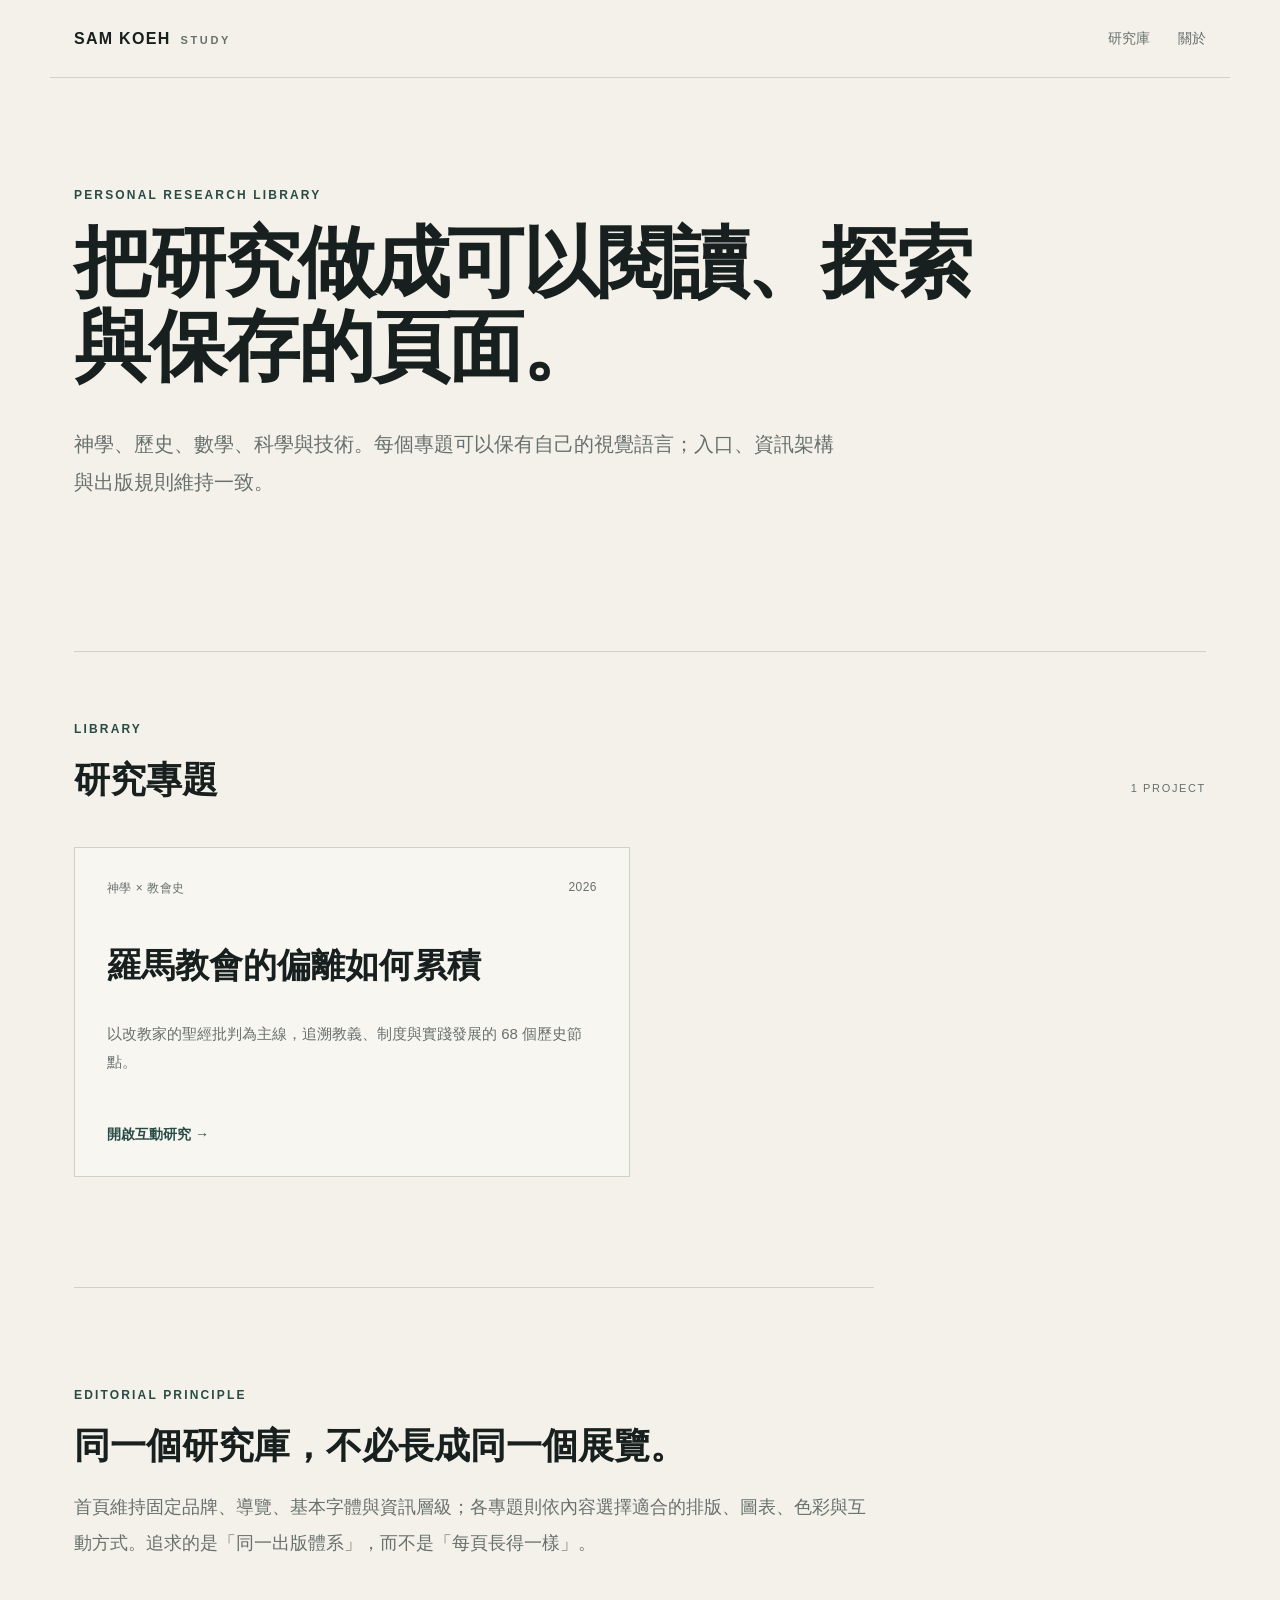
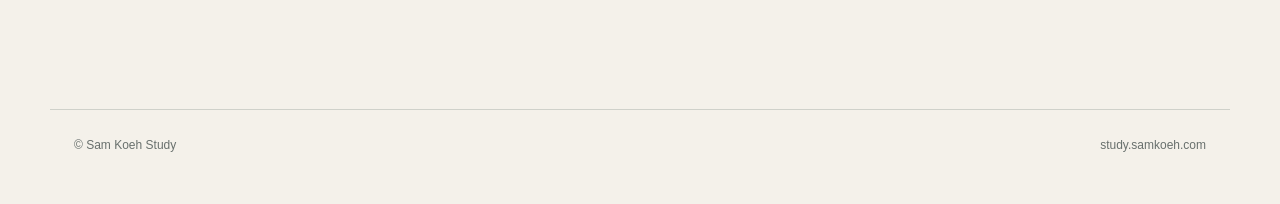
==== index.html @ 7a1312de "Launch Sam Koeh Study" ====
<!doctype html>
<html lang="zh-Hant-TW">
<head>
  <meta charset="utf-8">
  <meta name="viewport" content="width=device-width, initial-scale=1">
  <meta name="description" content="Sam Koeh Study — 神學、歷史、數學、科學與技術的個人研究出版庫。">
  <title>Sam Koeh Study</title>
  <link rel="stylesheet" href="assets/site.css">
</head>
<body>
  <header class="site-header">
    <a class="brand" href="./"><span>SAM KOEH</span><small>STUDY</small></a>
    <nav><a href="#library">研究庫</a><a href="#about">關於</a></nav>
  </header>
  <main>
    <section class="hero">
      <p class="eyebrow">PERSONAL RESEARCH LIBRARY</p>
      <h1>把研究做成可以閱讀、探索與保存的頁面。</h1>
      <p class="lead">神學、歷史、數學、科學與技術。每個專題可以保有自己的視覺語言；入口、資訊架構與出版規則維持一致。</p>
    </section>
    <section class="library" id="library">
      <div class="section-head"><div><p class="eyebrow">LIBRARY</p><h2>研究專題</h2></div><p class="count">1 PROJECT</p></div>
      <div class="grid">
        <a class="card" href="reformation/">
          <div class="card-meta"><span>神學 × 教會史</span><span>2026</span></div>
          <h3>羅馬教會的偏離如何累積</h3>
          <p>以改教家的聖經批判為主線，追溯教義、制度與實踐發展的 68 個歷史節點。</p>
          <span class="enter">開啟互動研究 →</span>
        </a>
      </div>
    </section>
    <section class="about" id="about">
      <p class="eyebrow">EDITORIAL PRINCIPLE</p>
      <h2>同一個研究庫，不必長成同一個展覽。</h2>
      <p>首頁維持固定品牌、導覽、基本字體與資訊層級；各專題則依內容選擇適合的排版、圖表、色彩與互動方式。追求的是「同一出版體系」，而不是「每頁長得一樣」。</p>
    </section>
  </main>
  <footer><span>© Sam Koeh Study</span><span>study.samkoeh.com</span></footer>
</body>
</html>
---- assets/site.css ----
:root{--paper:#f4f1ea;--ink:#18201f;--muted:#68706d;--line:#cfd1ca;--accent:#284c45;--max:1180px}*{box-sizing:border-box}html{scroll-behavior:smooth}body{margin:0;background:var(--paper);color:var(--ink);font-family:"PingFang TC","Noto Sans TC","Microsoft JhengHei",sans-serif}.site-header{height:78px;max-width:var(--max);margin:auto;padding:0 24px;display:flex;align-items:center;justify-content:space-between;border-bottom:1px solid var(--line)}.brand{color:inherit;text-decoration:none;display:flex;align-items:baseline;gap:10px;font-weight:750;letter-spacing:.08em}.brand small{font-size:11px;color:var(--muted);letter-spacing:.24em}.site-header nav{display:flex;gap:28px}.site-header nav a{color:var(--muted);text-decoration:none;font-size:14px}.site-header nav a:hover{color:var(--ink)}main{max-width:var(--max);margin:auto;padding:0 24px}.hero{padding:110px 0 130px;max-width:950px}.eyebrow{font-size:12px;letter-spacing:.18em;font-weight:700;color:var(--accent);margin:0 0 20px}.hero h1{font-family:"Songti TC","Noto Serif TC",serif;font-size:clamp(46px,6vw,82px);line-height:1.1;letter-spacing:-.03em;margin:0 0 34px;font-weight:650}.lead{max-width:760px;font-size:20px;line-height:1.9;color:var(--muted)}.library{padding:70px 0 110px;border-top:1px solid var(--line)}.section-head{display:flex;justify-content:space-between;align-items:end;margin-bottom:42px}.section-head h2,.about h2{font-family:"Songti TC","Noto Serif TC",serif;font-size:36px;margin:0}.count{font-size:11px;letter-spacing:.15em;color:var(--muted)}.grid{display:grid;grid-template-columns:repeat(2,minmax(0,1fr));gap:20px}.card{min-height:330px;padding:32px;border:1px solid var(--line);background:rgba(255,255,255,.34);color:inherit;text-decoration:none;display:flex;flex-direction:column;transition:.2s ease}.card:hover{transform:translateY(-4px);background:rgba(255,255,255,.7);border-color:#aab1ad}.card-meta{display:flex;justify-content:space-between;font-size:12px;color:var(--muted);letter-spacing:.04em}.card h3{font-family:"Songti TC","Noto Serif TC",serif;font-size:34px;line-height:1.35;margin:46px 0 16px}.card p{font-size:15px;line-height:1.9;color:var(--muted);max-width:520px}.enter{margin-top:auto;font-size:14px;color:var(--accent);font-weight:700}.about{padding:100px 0 130px;border-top:1px solid var(--line);max-width:800px}.about p:last-child{font-size:18px;line-height:2;color:var(--muted)}footer{max-width:var(--max);margin:auto;padding:28px 24px 52px;border-top:1px solid var(--line);display:flex;justify-content:space-between;color:var(--muted);font-size:12px}@media(max-width:720px){.site-header{height:66px}.site-header nav{gap:16px}.hero{padding:72px 0 88px}.lead{font-size:17px}.grid{grid-template-columns:1fr}.card{min-height:290px}.section-head{align-items:flex-start}.about{padding:76px 0 96px}}
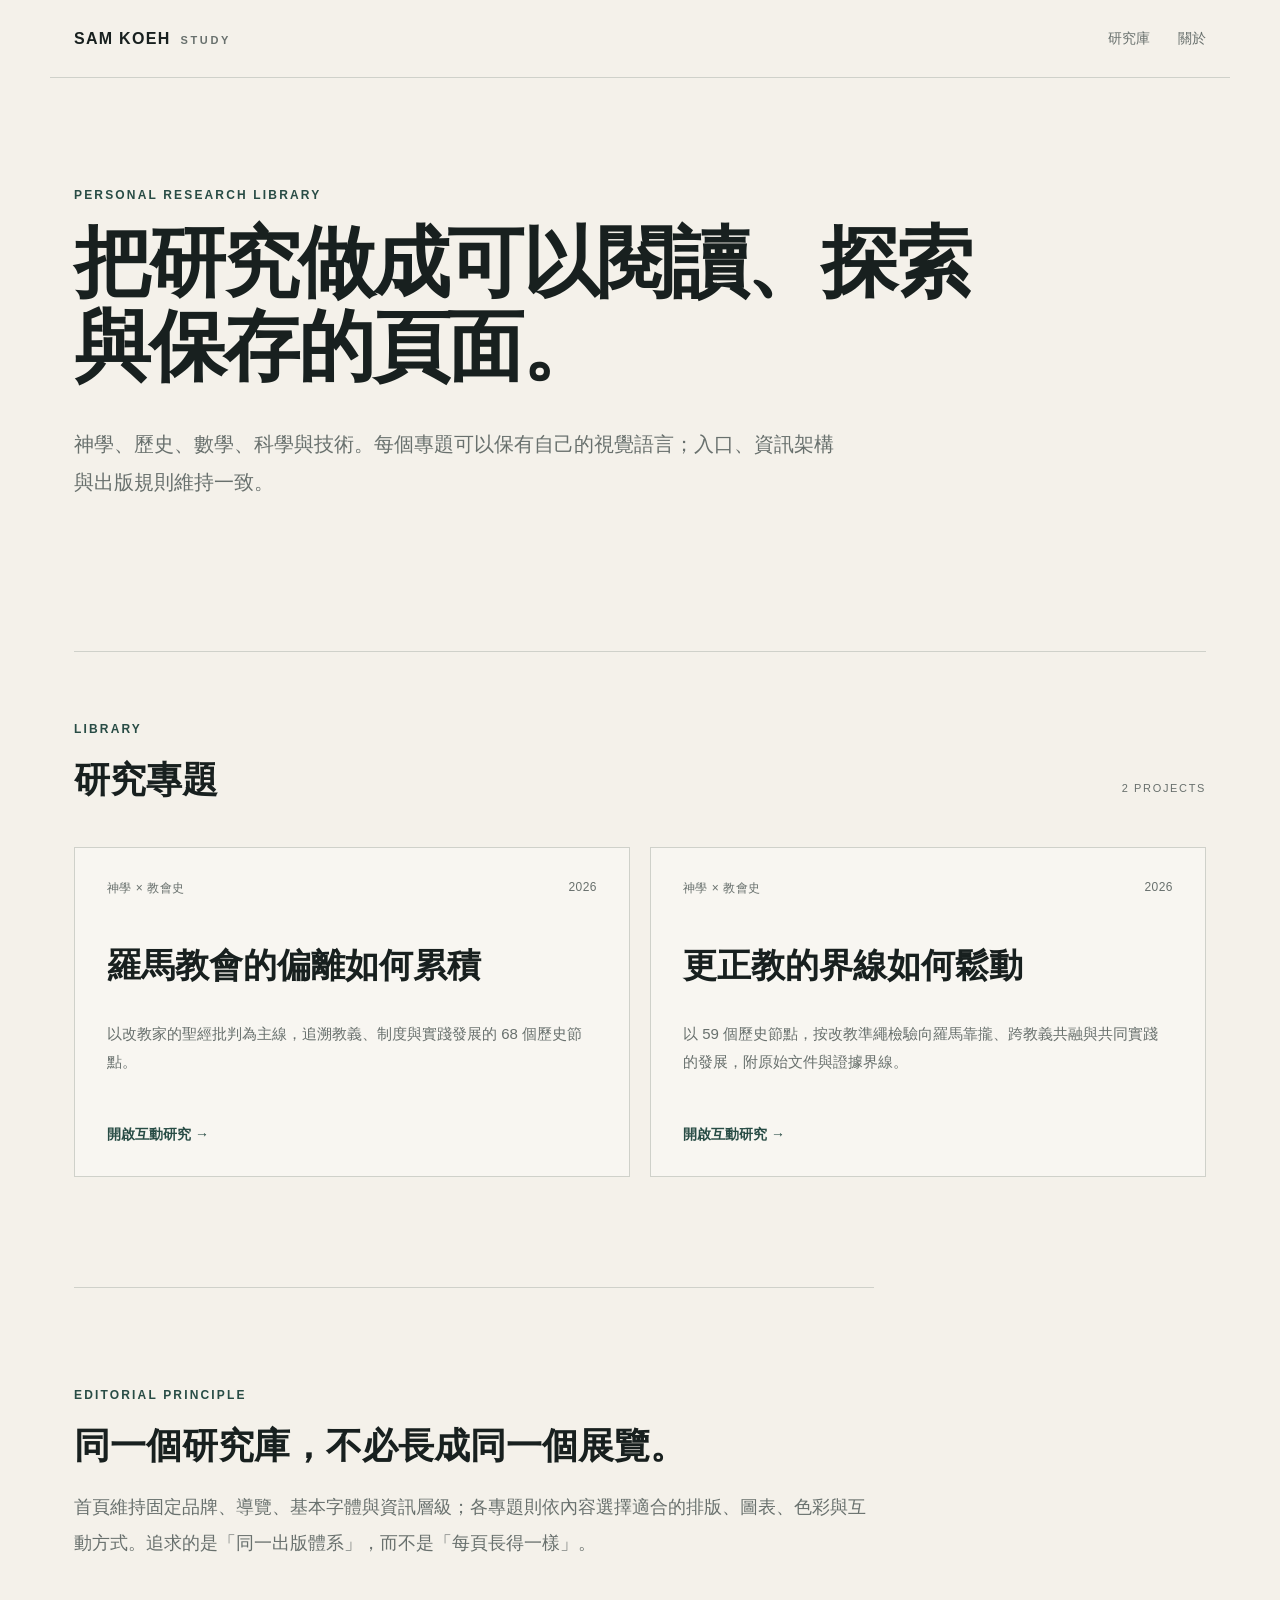
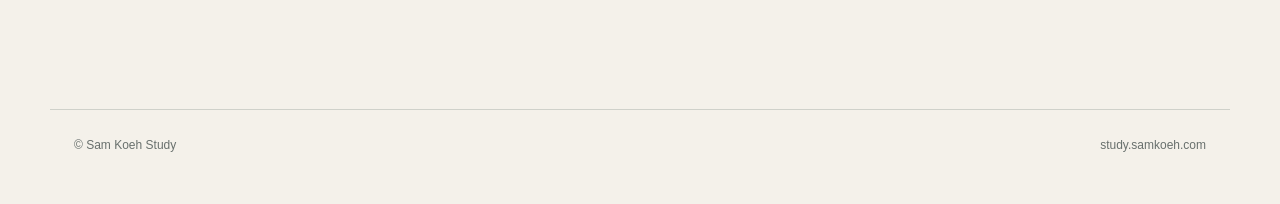
==== commit ad9b5660: "Update index.html" ====
--- a/index.html
+++ b/index.html
@@ -19,12 +19,18 @@
       <p class="lead">神學、歷史、數學、科學與技術。每個專題可以保有自己的視覺語言；入口、資訊架構與出版規則維持一致。</p>
     </section>
     <section class="library" id="library">
-      <div class="section-head"><div><p class="eyebrow">LIBRARY</p><h2>研究專題</h2></div><p class="count">1 PROJECT</p></div>
+      <div class="section-head"><div><p class="eyebrow">LIBRARY</p><h2>研究專題</h2></div><p class="count">2 PROJECTS</p></div>
       <div class="grid">
         <a class="card" href="reformation/">
           <div class="card-meta"><span>神學 × 教會史</span><span>2026</span></div>
           <h3>羅馬教會的偏離如何累積</h3>
           <p>以改教家的聖經批判為主線，追溯教義、制度與實踐發展的 68 個歷史節點。</p>
+          <span class="enter">開啟互動研究 →</span>
+        </a>
+        <a class="card" href="protestant_backwards/protestant_backwards.html">
+          <div class="card-meta"><span>神學 × 教會史</span><span>2026</span></div>
+          <h3>更正教的界線如何鬆動</h3>
+          <p>以 59 個歷史節點，按改教準繩檢驗向羅馬靠攏、跨教義共融與共同實踐的發展，附原始文件與證據界線。</p>
           <span class="enter">開啟互動研究 →</span>
         </a>
       </div>
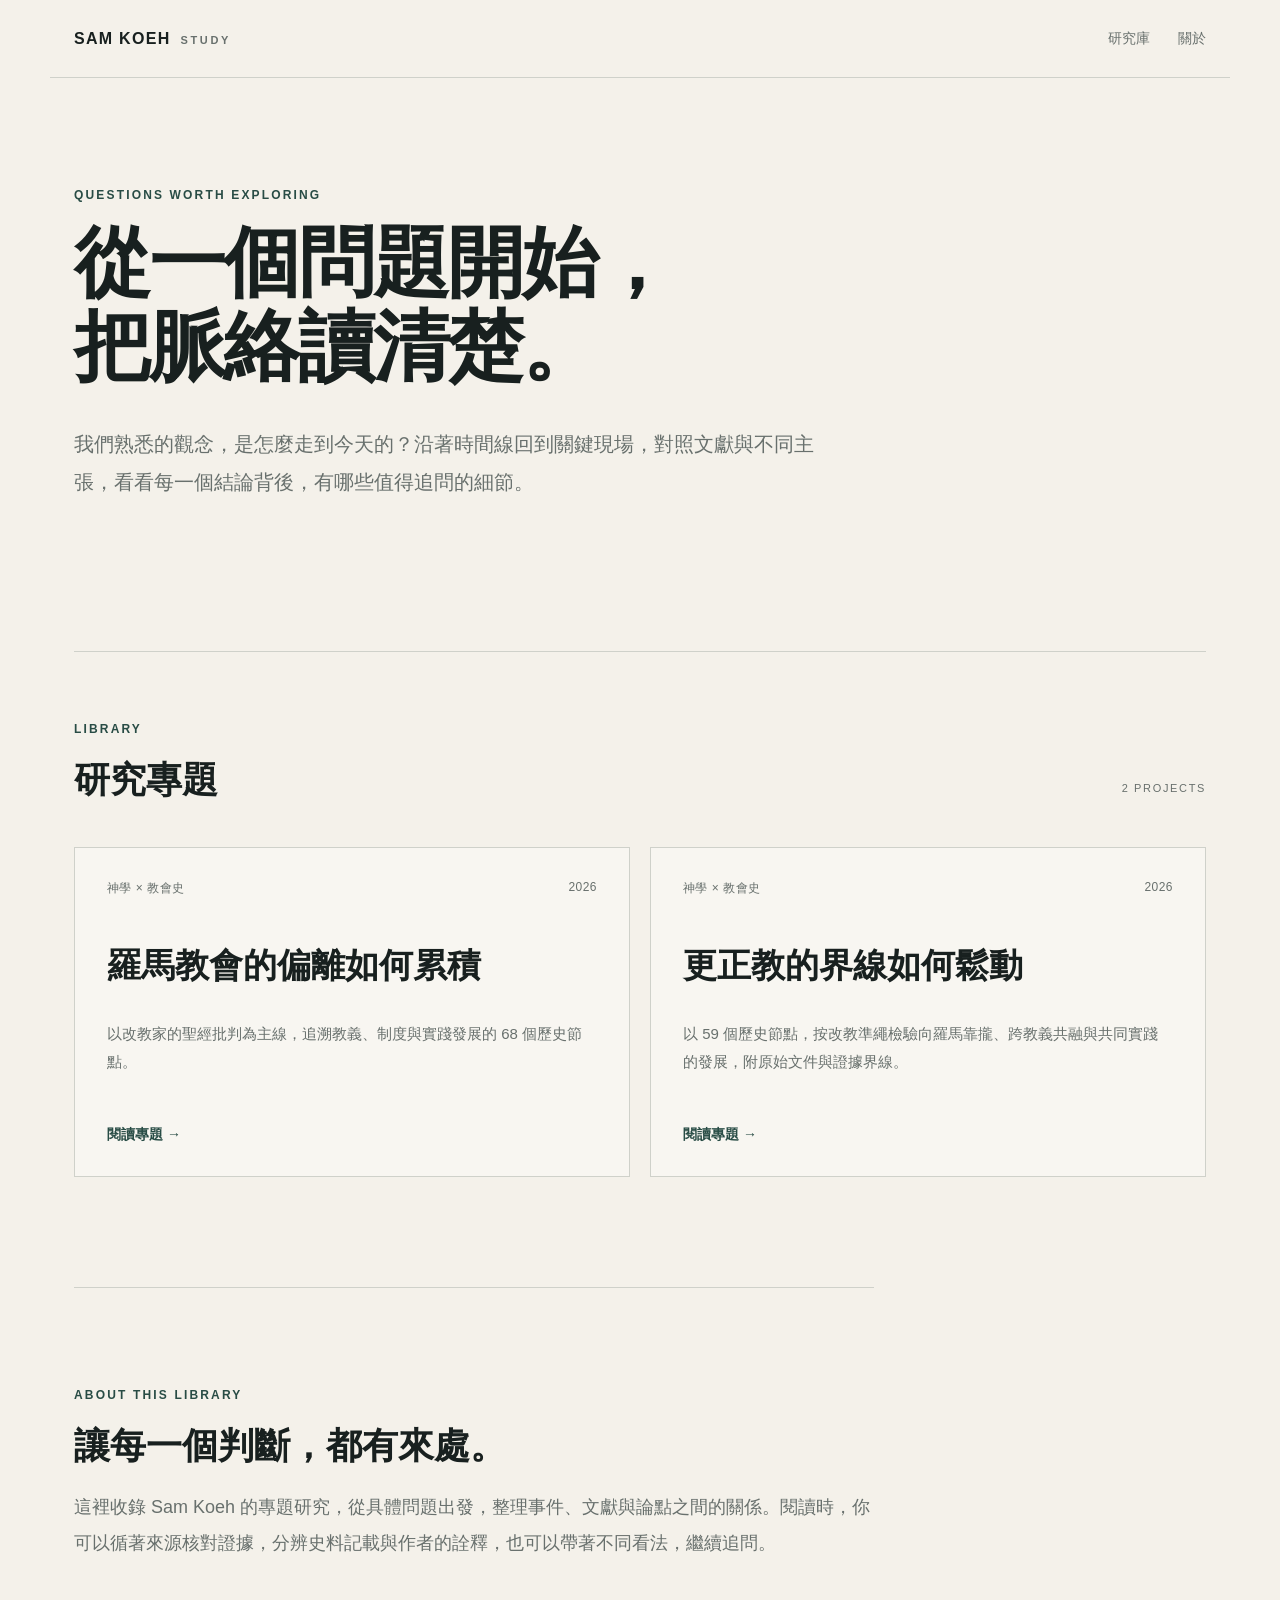
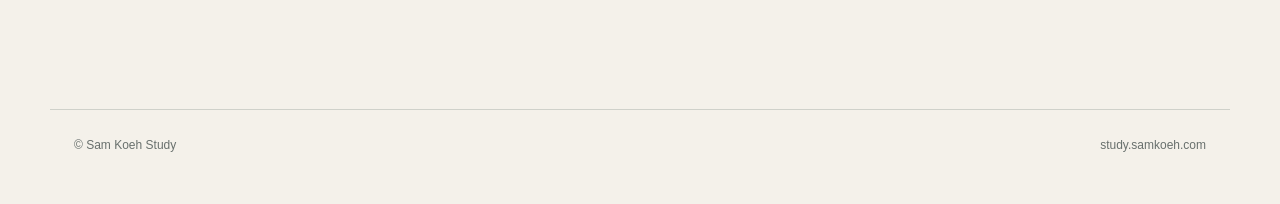
==== commit 0d09b228: "Update index.html" ====
--- a/index.html
+++ b/index.html
@@ -3,7 +3,7 @@
 <head>
   <meta charset="utf-8">
   <meta name="viewport" content="width=device-width, initial-scale=1">
-  <meta name="description" content="Sam Koeh Study — 神學、歷史、數學、科學與技術的個人研究出版庫。">
+  <meta name="description" content="Sam Koeh Study — 從一個問題開始，把脈絡讀清楚。透過專題研究、歷史時間線與原始文獻，追索觀念的來處，形成自己的判斷。">
   <title>Sam Koeh Study</title>
   <link rel="stylesheet" href="assets/site.css">
 </head>
@@ -14,9 +14,9 @@
   </header>
   <main>
     <section class="hero">
-      <p class="eyebrow">PERSONAL RESEARCH LIBRARY</p>
-      <h1>把研究做成可以閱讀、探索與保存的頁面。</h1>
-      <p class="lead">神學、歷史、數學、科學與技術。每個專題可以保有自己的視覺語言；入口、資訊架構與出版規則維持一致。</p>
+      <p class="eyebrow">QUESTIONS WORTH EXPLORING</p>
+      <h1>從一個問題開始，<br>把脈絡讀清楚。</h1>
+      <p class="lead">我們熟悉的觀念，是怎麼走到今天的？沿著時間線回到關鍵現場，對照文獻與不同主張，看看每一個結論背後，有哪些值得追問的細節。</p>
     </section>
     <section class="library" id="library">
       <div class="section-head"><div><p class="eyebrow">LIBRARY</p><h2>研究專題</h2></div><p class="count">2 PROJECTS</p></div>
@@ -25,20 +25,20 @@
           <div class="card-meta"><span>神學 × 教會史</span><span>2026</span></div>
           <h3>羅馬教會的偏離如何累積</h3>
           <p>以改教家的聖經批判為主線，追溯教義、制度與實踐發展的 68 個歷史節點。</p>
-          <span class="enter">開啟互動研究 →</span>
+          <span class="enter">閱讀專題 →</span>
         </a>
         <a class="card" href="protestant_backwards/protestant_backwards.html">
           <div class="card-meta"><span>神學 × 教會史</span><span>2026</span></div>
           <h3>更正教的界線如何鬆動</h3>
           <p>以 59 個歷史節點，按改教準繩檢驗向羅馬靠攏、跨教義共融與共同實踐的發展，附原始文件與證據界線。</p>
-          <span class="enter">開啟互動研究 →</span>
+          <span class="enter">閱讀專題 →</span>
         </a>
       </div>
     </section>
     <section class="about" id="about">
-      <p class="eyebrow">EDITORIAL PRINCIPLE</p>
-      <h2>同一個研究庫，不必長成同一個展覽。</h2>
-      <p>首頁維持固定品牌、導覽、基本字體與資訊層級；各專題則依內容選擇適合的排版、圖表、色彩與互動方式。追求的是「同一出版體系」，而不是「每頁長得一樣」。</p>
+      <p class="eyebrow">ABOUT THIS LIBRARY</p>
+      <h2>讓每一個判斷，都有來處。</h2>
+      <p>這裡收錄 Sam Koeh 的專題研究，從具體問題出發，整理事件、文獻與論點之間的關係。閱讀時，你可以循著來源核對證據，分辨史料記載與作者的詮釋，也可以帶著不同看法，繼續追問。</p>
     </section>
   </main>
   <footer><span>© Sam Koeh Study</span><span>study.samkoeh.com</span></footer>
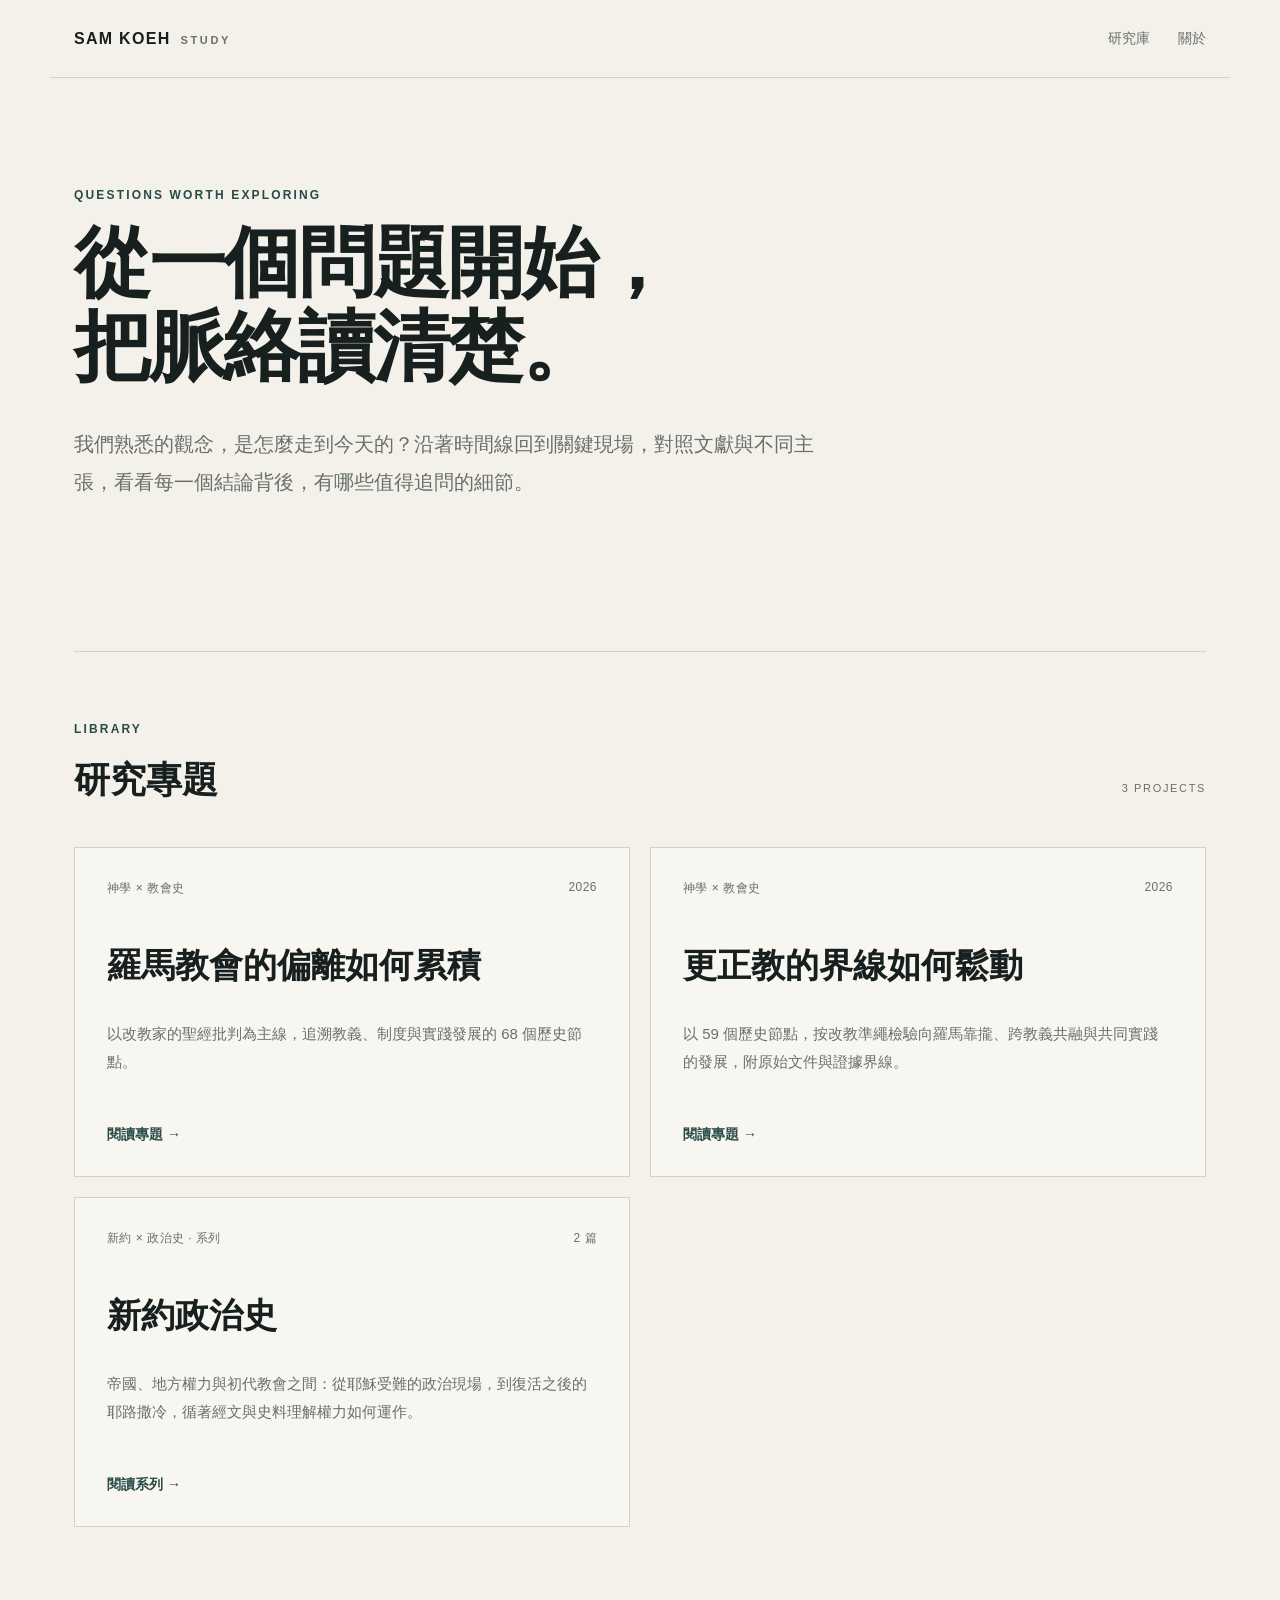
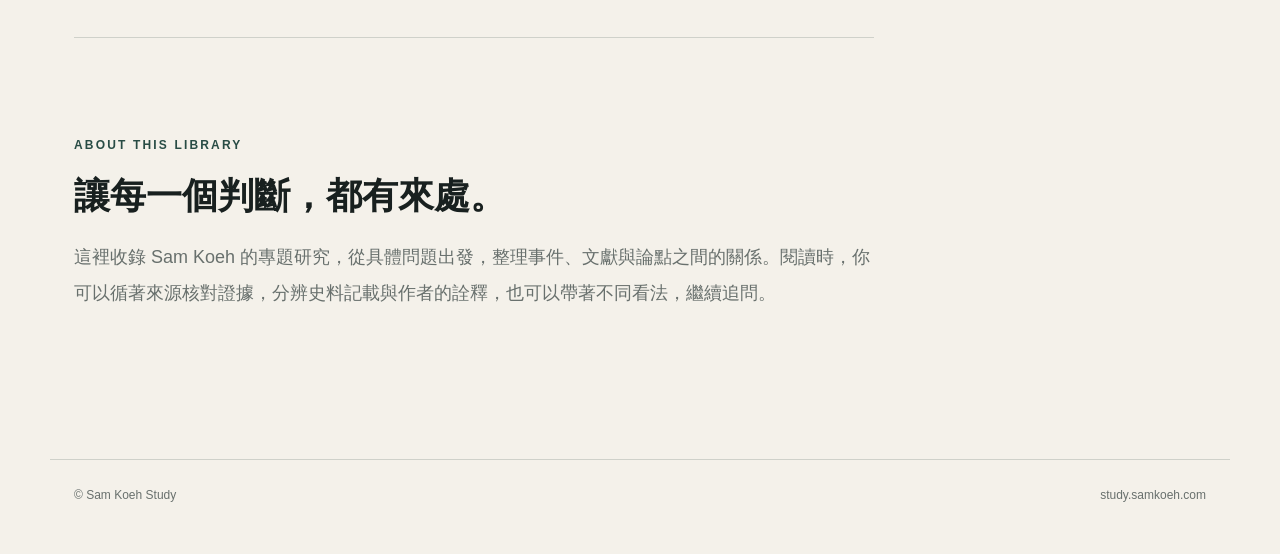
==== commit fa1b87ae: "NT_Politics 1-2" ====
--- a/index.html
+++ b/index.html
@@ -19,7 +19,7 @@
       <p class="lead">我們熟悉的觀念，是怎麼走到今天的？沿著時間線回到關鍵現場，對照文獻與不同主張，看看每一個結論背後，有哪些值得追問的細節。</p>
     </section>
     <section class="library" id="library">
-      <div class="section-head"><div><p class="eyebrow">LIBRARY</p><h2>研究專題</h2></div><p class="count">2 PROJECTS</p></div>
+      <div class="section-head"><div><p class="eyebrow">LIBRARY</p><h2>研究專題</h2></div><p class="count">3 PROJECTS</p></div>
       <div class="grid">
         <a class="card" href="reformation/">
           <div class="card-meta"><span>神學 × 教會史</span><span>2026</span></div>
@@ -33,6 +33,12 @@
           <p>以 59 個歷史節點，按改教準繩檢驗向羅馬靠攏、跨教義共融與共同實踐的發展，附原始文件與證據界線。</p>
           <span class="enter">閱讀專題 →</span>
         </a>
+        <a class="card" href="nt-politics/">
+          <div class="card-meta"><span>新約 × 政治史 · 系列</span><span>2 篇</span></div>
+          <h3>新約政治史</h3>
+          <p>帝國、地方權力與初代教會之間：從耶穌受難的政治現場，到復活之後的耶路撒冷，循著經文與史料理解權力如何運作。</p>
+          <span class="enter">閱讀系列 →</span>
+        </a>
       </div>
     </section>
     <section class="about" id="about">
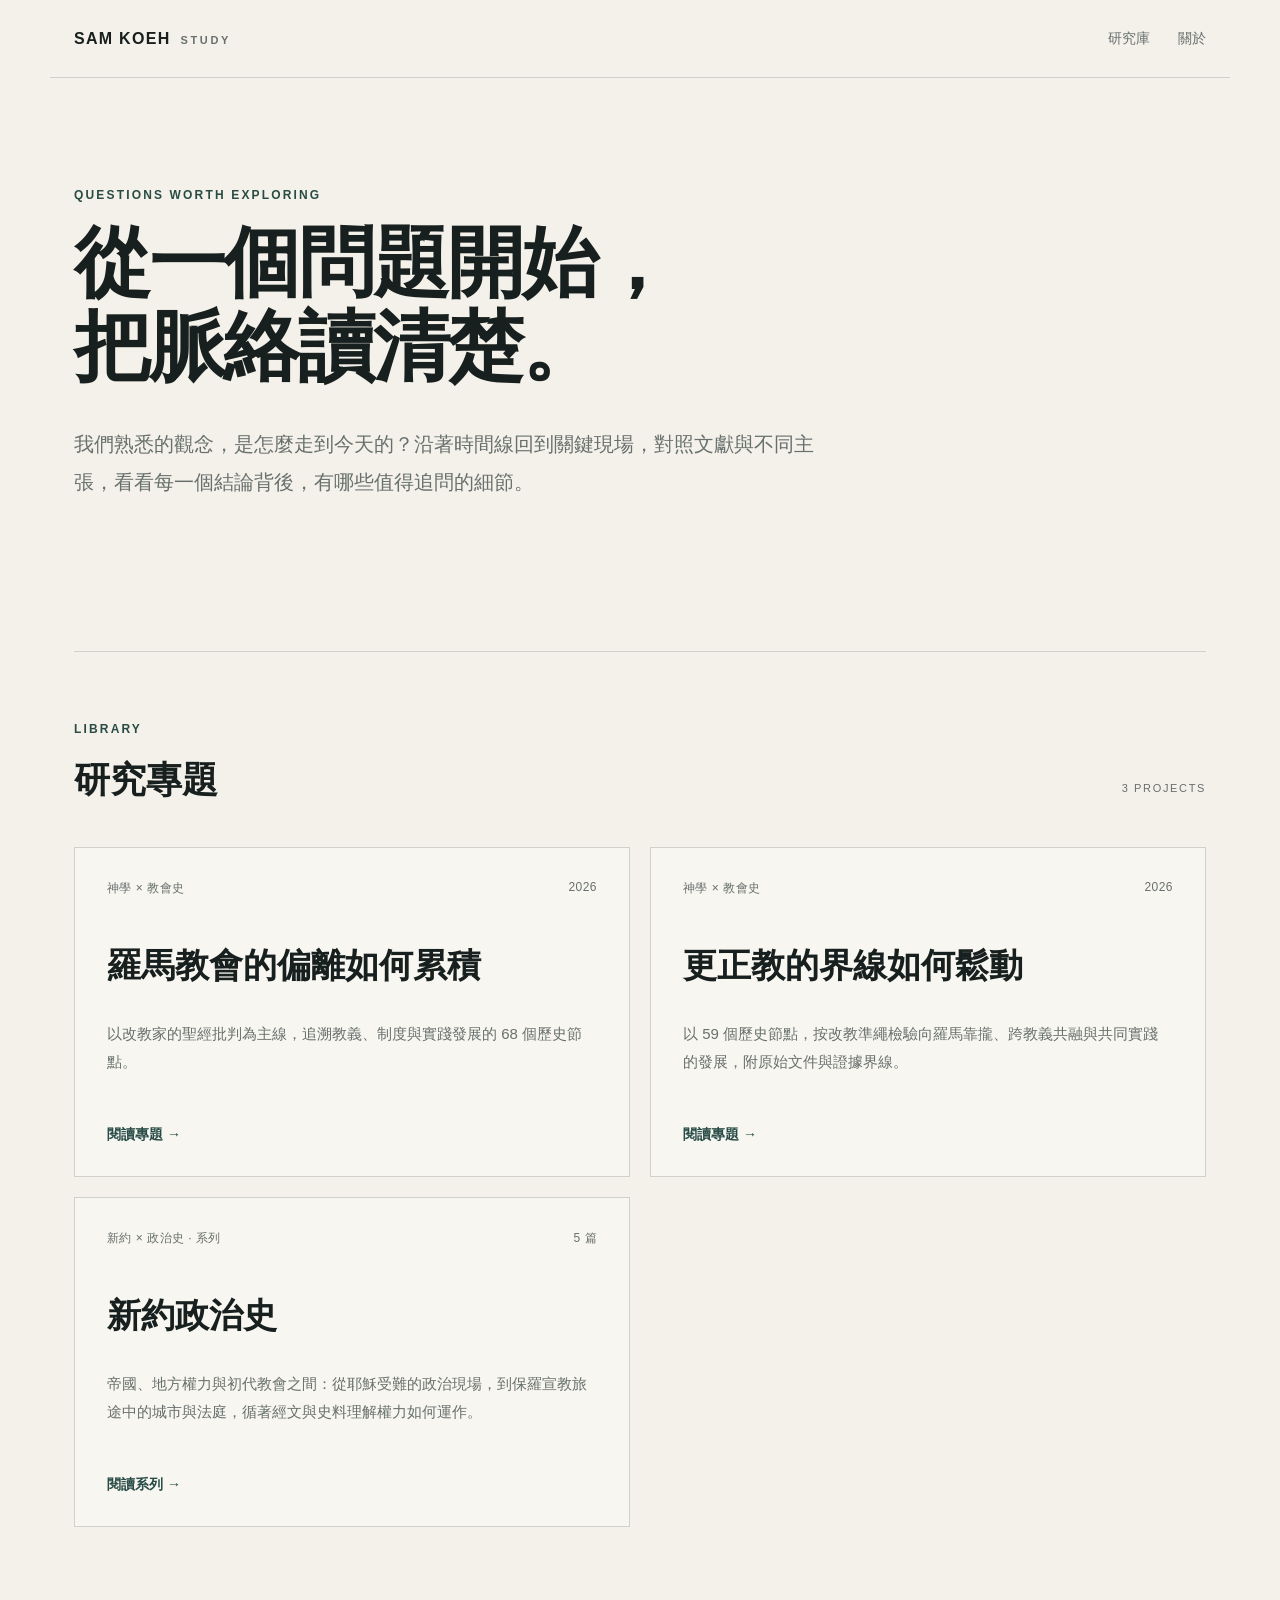
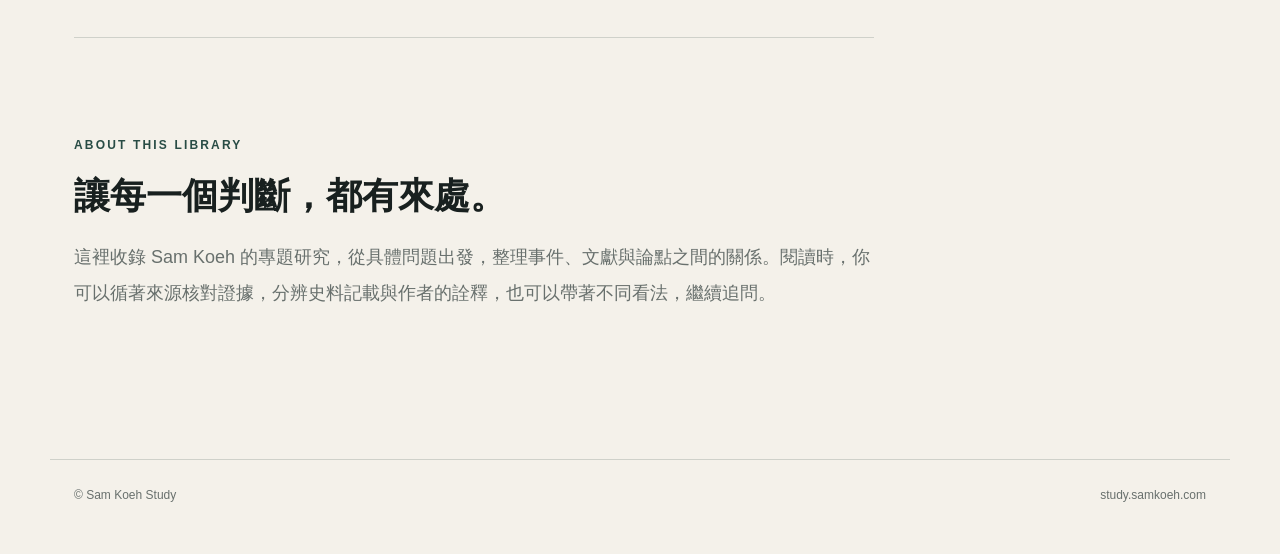
==== commit 0a366daf: "updated" ====
--- a/index.html
+++ b/index.html
@@ -34,9 +34,9 @@
           <span class="enter">閱讀專題 →</span>
         </a>
         <a class="card" href="nt-politics/">
-          <div class="card-meta"><span>新約 × 政治史 · 系列</span><span>2 篇</span></div>
+          <div class="card-meta"><span>新約 × 政治史 · 系列</span><span>5 篇</span></div>
           <h3>新約政治史</h3>
-          <p>帝國、地方權力與初代教會之間：從耶穌受難的政治現場，到復活之後的耶路撒冷，循著經文與史料理解權力如何運作。</p>
+          <p>帝國、地方權力與初代教會之間：從耶穌受難的政治現場，到保羅宣教旅途中的城市與法庭，循著經文與史料理解權力如何運作。</p>
           <span class="enter">閱讀系列 →</span>
         </a>
       </div>
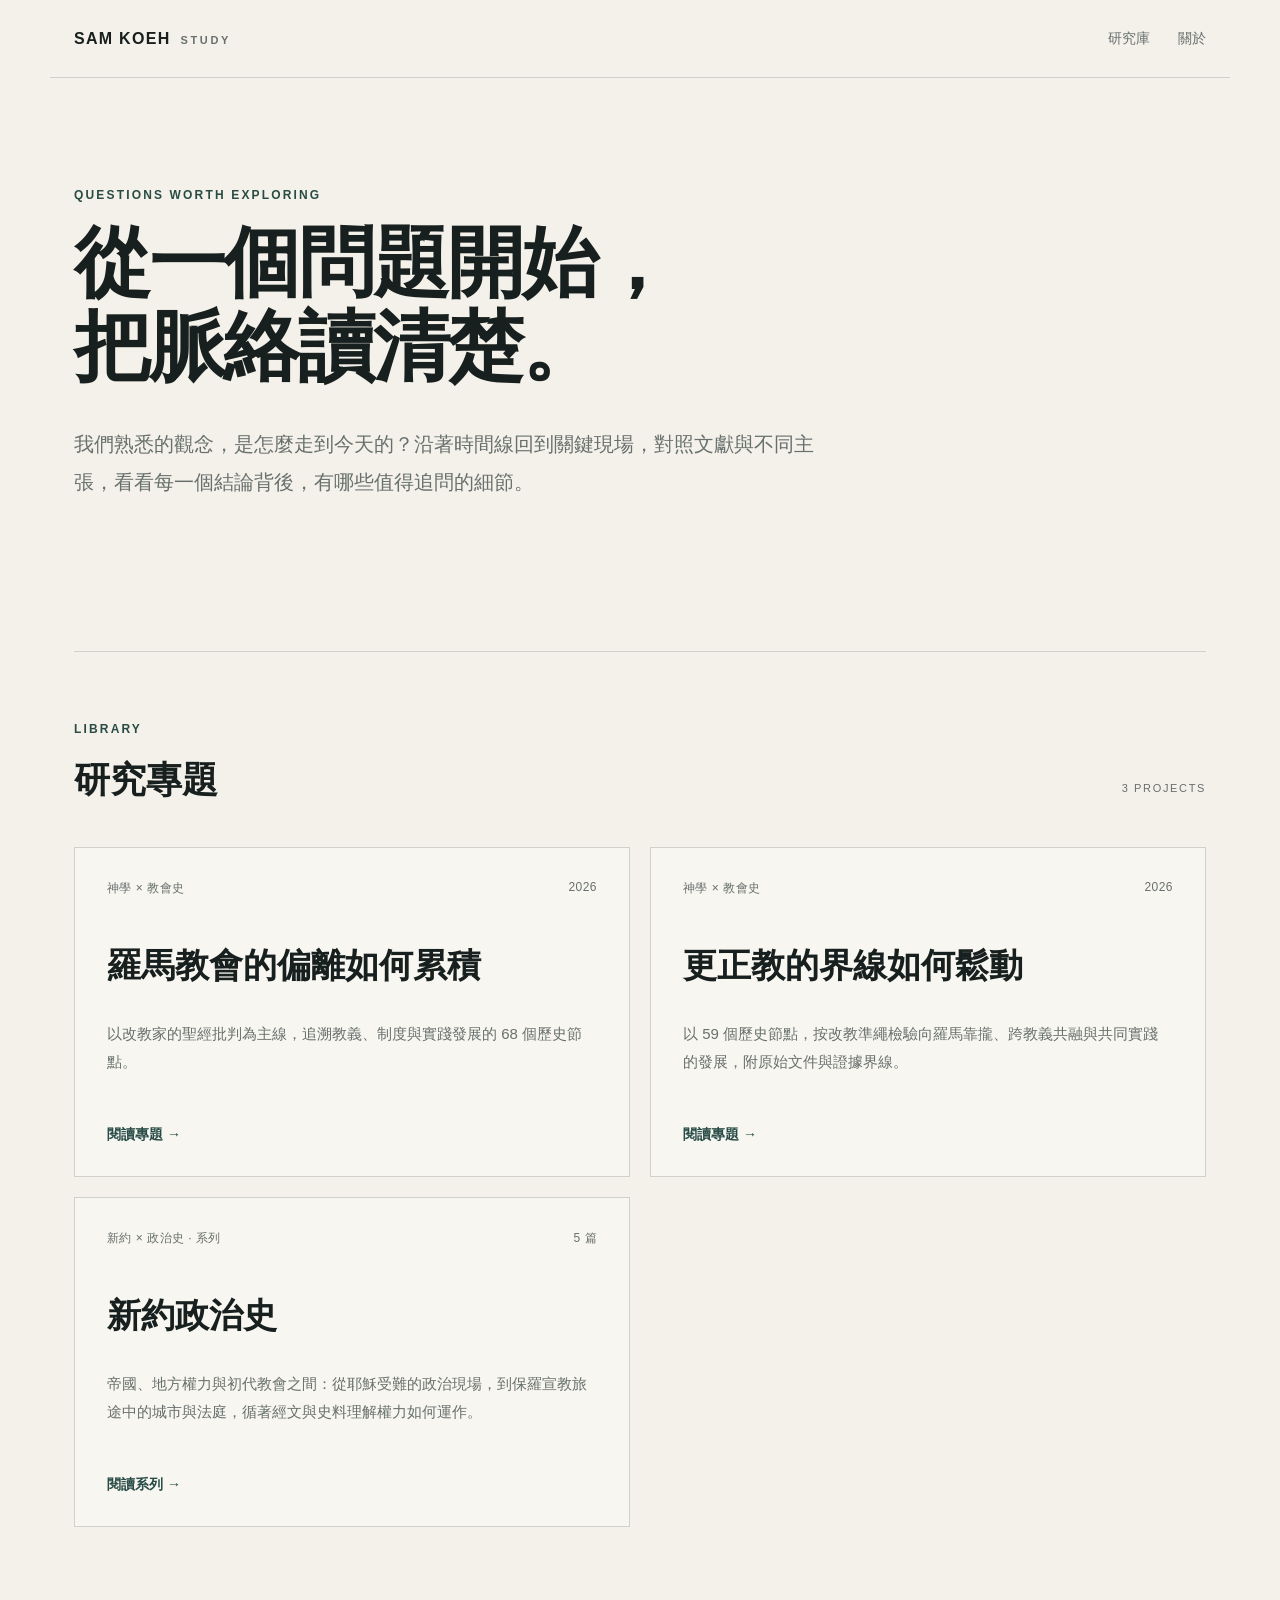
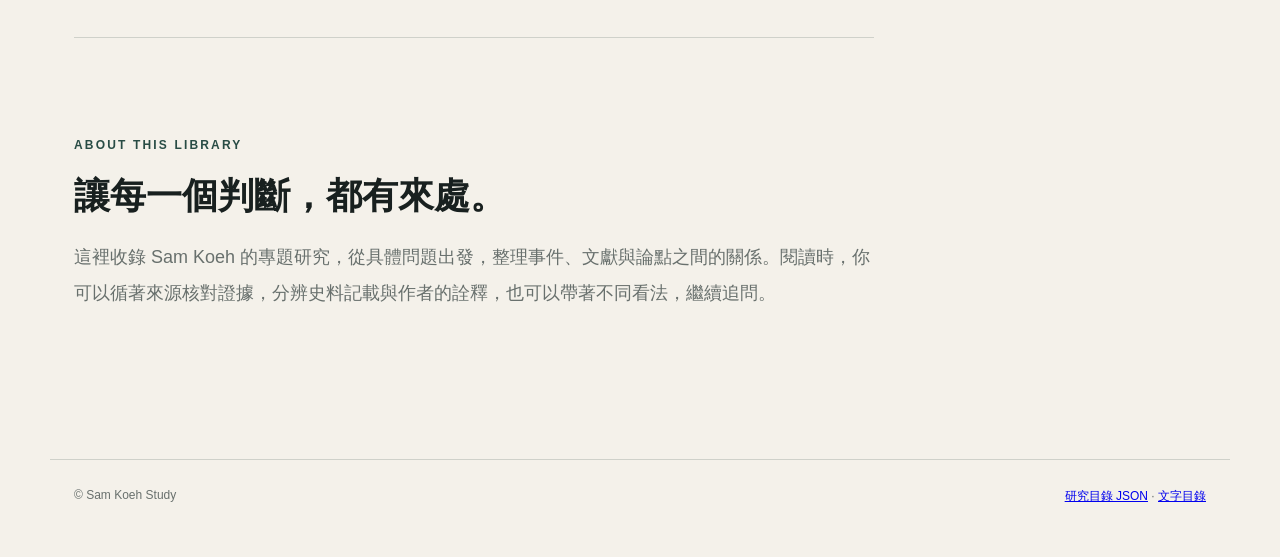
==== commit ee46e513: "updated" ====
--- a/index.html
+++ b/index.html
@@ -4,8 +4,20 @@
   <meta charset="utf-8">
   <meta name="viewport" content="width=device-width, initial-scale=1">
   <meta name="description" content="Sam Koeh Study — 從一個問題開始，把脈絡讀清楚。透過專題研究、歷史時間線與原始文獻，追索觀念的來處，形成自己的判斷。">
-  <title>Sam Koeh Study</title>
+  <title>Sam Koeh Study｜新約政治史與教會史研究</title>
   <link rel="stylesheet" href="assets/site.css">
+<!-- discovery:start -->
+<link rel="canonical" href="https://study.samkoeh.com/">
+<link rel="alternate" type="application/json" href="/catalog.json" title="研究目錄（JSON）">
+<meta property="og:site_name" content="Sam Koeh Study">
+<meta property="og:locale" content="zh_TW">
+<meta property="og:type" content="website">
+<meta property="og:title" content="Sam Koeh Study｜新約政治史與教會史研究">
+<meta property="og:description" content="Sam Koeh Study — 從一個問題開始，把脈絡讀清楚。透過專題研究、歷史時間線與原始文獻，追索觀念的來處，形成自己的判斷。">
+<meta property="og:url" content="https://study.samkoeh.com/">
+<meta name="twitter:card" content="summary">
+<script type="application/ld+json">[{"@context": "https://schema.org", "@type": "CollectionPage", "@id": "https://study.samkoeh.com/#document", "url": "https://study.samkoeh.com/", "name": "Sam Koeh Study｜新約政治史與教會史研究", "description": "Sam Koeh Study — 從一個問題開始，把脈絡讀清楚。透過專題研究、歷史時間線與原始文獻，追索觀念的來處，形成自己的判斷。", "inLanguage": "zh-Hant-TW", "isPartOf": {"@id": "https://study.samkoeh.com/#website"}, "mainEntity": {"@type": "ItemList", "itemListElement": [{"@type": "ListItem", "position": 1, "url": "https://study.samkoeh.com/reformation/"}, {"@type": "ListItem", "position": 2, "url": "https://study.samkoeh.com/protestant_backwards/protestant_backwards.html"}, {"@type": "ListItem", "position": 3, "url": "https://study.samkoeh.com/nt-politics/"}]}}, {"@context": "https://schema.org", "@type": "WebSite", "@id": "https://study.samkoeh.com/#website", "url": "https://study.samkoeh.com/", "name": "Sam Koeh Study", "inLanguage": "zh-Hant-TW"}]</script>
+<!-- discovery:end -->
 </head>
 <body>
   <header class="site-header">
@@ -47,6 +59,6 @@
       <p>這裡收錄 Sam Koeh 的專題研究，從具體問題出發，整理事件、文獻與論點之間的關係。閱讀時，你可以循著來源核對證據，分辨史料記載與作者的詮釋，也可以帶著不同看法，繼續追問。</p>
     </section>
   </main>
-  <footer><span>© Sam Koeh Study</span><span>study.samkoeh.com</span></footer>
+  <footer><span>© Sam Koeh Study</span><span><a href="catalog.json">研究目錄 JSON</a> · <a href="llms.txt">文字目錄</a></span></footer>
 </body>
 </html>
